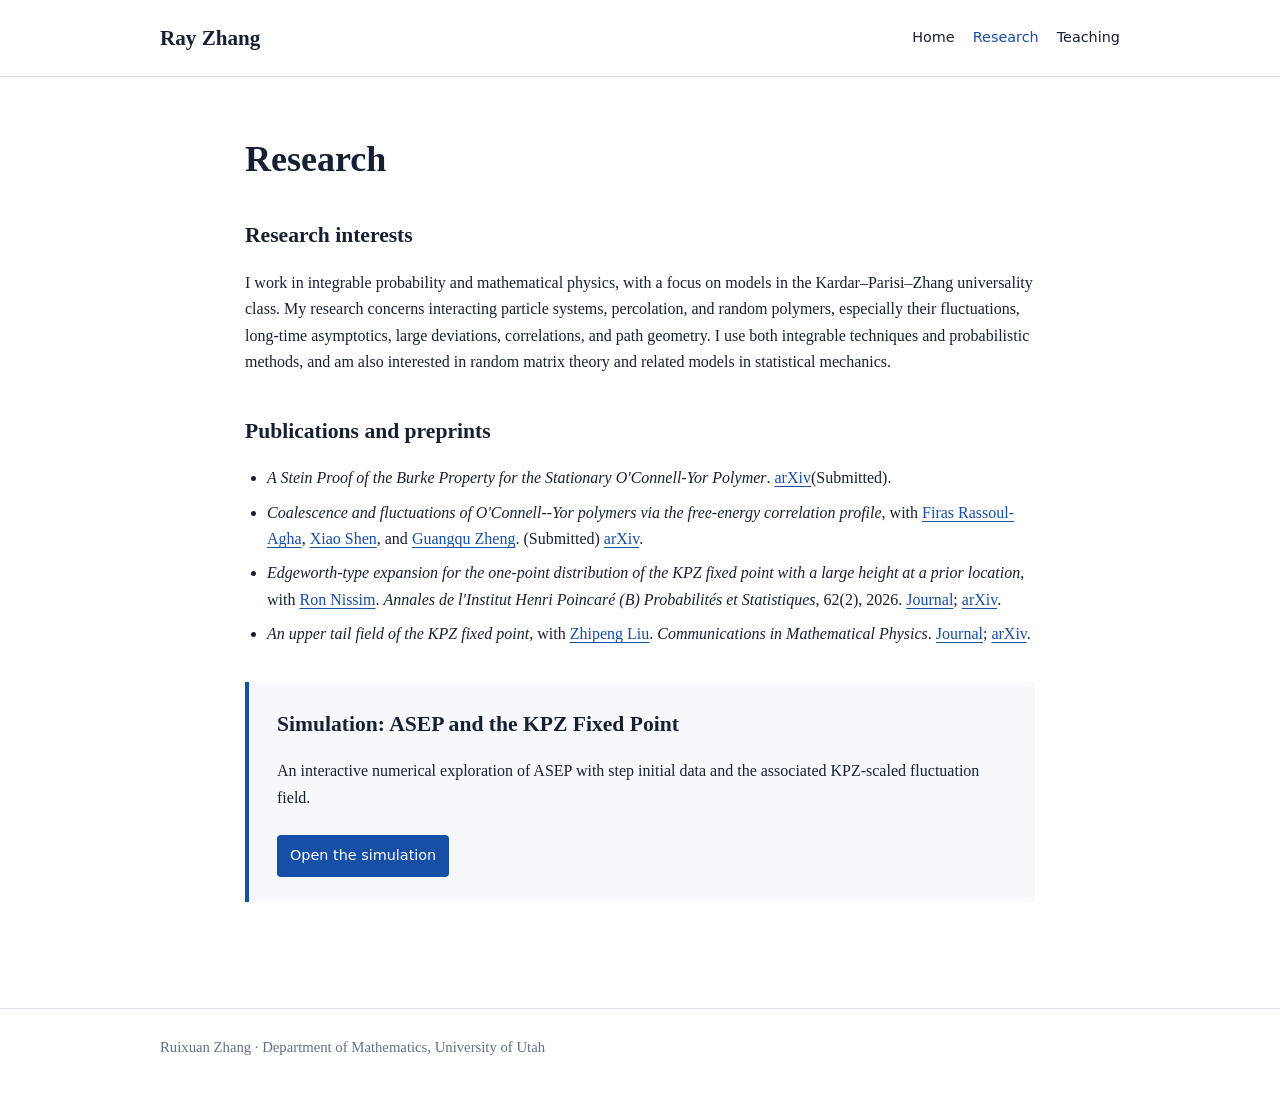
==== research.html @ 54b95d3f "Add arXiv link to publication entry Updated publication entry to include a link to arXiv." ====
<!doctype html>
<html lang="en">
<head>
  <meta charset="utf-8">
  <meta name="viewport" content="width=device-width,initial-scale=1">
  <title>Research · Ruixuan Zhang</title>
  <link rel="stylesheet" href="style.css?v=classic-20260902">
</head>
<body>
  <header><div class="wrap bar"><a class="name" href="index.html">Ray Zhang</a><nav><a href="index.html">Home</a><a aria-current="page" href="research.html">Research</a><a href="teaching.html">Teaching</a></nav></div></header>
  <main class="wrap section">
    <h1>Research</h1>
    <h2>Research interests</h2>
<p>
  I work in integrable probability and mathematical physics, with a focus on models in the Kardar–Parisi–Zhang universality class. My research concerns interacting particle systems, percolation, and random polymers, especially their fluctuations, long-time asymptotics, large deviations, correlations, and path geometry. I use both integrable techniques and probabilistic methods, and am also interested in random matrix theory and related models in statistical mechanics.</p>    
    <h2>Publications and preprints</h2>
    <ul>
      <li><em>A Stein Proof of the Burke Property for the Stationary O'Connell-Yor Polymer</em>. <a href="http://arxiv.org/abs/2609.18214">arXiv</a>(Submitted).</li>
      <li><em>Coalescence and fluctuations of O'Connell--Yor polymers via the free-energy correlation profile</em>, with <a href="https://www.math.utah.edu/~firas/">Firas Rassoul-Agha</a>, <a href="https://www.xshen.org/">Xiao Shen</a>, and <a href="https://sites.bu.edu/gzheng90/">Guangqu Zheng</a>. (Submitted) <a href="https://arxiv.org/abs/2609.02064">arXiv</a>.</li> 
      <li><em>Edgeworth-type expansion for the one-point distribution of the KPZ fixed point with a large height at a prior location</em>, with <a href="https://math.mit.edu/directory/profile.html?pid=2422">Ron Nissim</a>. <em>Annales de l'Institut Henri Poincaré (B) Probabilités et Statistiques</em>, 62(2), 2026. <a href="https://projecteuclid.org/journals/annales-de-linstitut-henri-poincare-probabilites-et-statistiques/volume-62/issue-2/Edgeworth-type-expansion-for-the-one-point-distribution-of-the/10.1214/24-AIHP1536.short">Journal</a>; <a href="https://arxiv.org/abs/2210.04999">arXiv</a>.</li>
      <li><em>An upper tail field of the KPZ fixed point</em>, with <a href="https://zhipengliumath.github.io/">Zhipeng Liu</a>. <em>Communications in Mathematical Physics</em>. <a href="https://link.springer.com/article/10.1007/s00220-025-05375-6">Journal</a>; <a href="https://arxiv.org/abs/2501.00932">arXiv</a>.</li>
    </ul>
    <section class="callout"><h2>Simulation: ASEP and the KPZ Fixed Point</h2><p>An interactive numerical exploration of ASEP with step initial data and the associated KPZ-scaled fluctuation field.</p><a class="button" href="simulation.html">Open the simulation</a></section>
  </main>
  <footer><div class="wrap">Ruixuan Zhang · Department of Mathematics, University of Utah</div></footer>
</body>
</html>
---- style.css ----
:root { --ink:#172033; --muted:#62708a; --line:#dce3ee; --accent:#174ea6; --paper:#fff; --wash:#f6f8fc; }
* { box-sizing:border-box; }
body { margin:0; color:var(--ink); background:var(--paper); font:16px/1.65 Georgia, 'Times New Roman', serif; }
a { color:var(--accent); text-decoration-thickness:1px; text-underline-offset:3px; }
.wrap { width:min(960px, calc(100% - 40px)); margin:auto; }
header { border-bottom:1px solid var(--line); background:#fff; }
.bar { min-height:76px; display:flex; align-items:center; justify-content:space-between; gap:24px; }
.name { color:var(--ink); text-decoration:none; font-size:1.32rem; font-weight:bold; }
nav { display:flex; flex-wrap:wrap; gap:18px; font-family:system-ui,sans-serif; font-size:.9rem; }
nav a { color:var(--ink); text-decoration:none; } nav a:hover, nav a[aria-current='page'] { color:var(--accent); }
main { padding:62px 0 72px; } h1 { font-size:2.25rem; line-height:1.15; margin:0 0 26px; } h2 { font-size:1.35rem; margin:38px 0 10px; } h3 { font-size:1.08rem; margin:25px 0 5px; }
.lead { max-width:760px; color:#34415a; font-size:1.13rem; } .section { max-width:790px; } ul { padding-left:22px; } li { margin:8px 0; }
.home-main { padding-top:54px; }
.home-grid { display:grid; grid-template-columns:minmax(0, 1fr) 320px; gap:48px; align-items:start; }
.home-copy { min-width:0; }
.profile-figure { margin:2px 0 0; width:100%; }
.profile-figure img { display:block; width:100%; height:auto; aspect-ratio:1; object-fit:cover; border:1px solid var(--line); }
.profile-figure figcaption { margin-top:8px; color:var(--muted); font-size:.86rem; font-style:italic; text-align:right; }
.callout { margin:34px 0; padding:25px 28px; background:var(--wash); border-left:4px solid var(--accent); max-width:790px; }.callout h2 { margin-top:0; }
.button { display:inline-block; margin-top:8px; padding:9px 13px; background:var(--accent); color:#fff; text-decoration:none; border-radius:4px; font-family:system-ui,sans-serif; font-size:.9rem; }
.cv { width:100%; height:900px; border:1px solid var(--line); } footer { border-top:1px solid var(--line); padding:26px 0 45px; color:var(--muted); font-size:.92rem; }
@media (max-width:760px) { .home-grid { grid-template-columns:1fr; gap:30px; } .profile-figure { width:min(100%, 380px); } }
@media (max-width:640px) { .bar { padding:16px 0; align-items:flex-start; flex-direction:column; gap:10px; } main { padding-top:42px; } h1 { font-size:1.9rem; } .cv { height:650px; } }
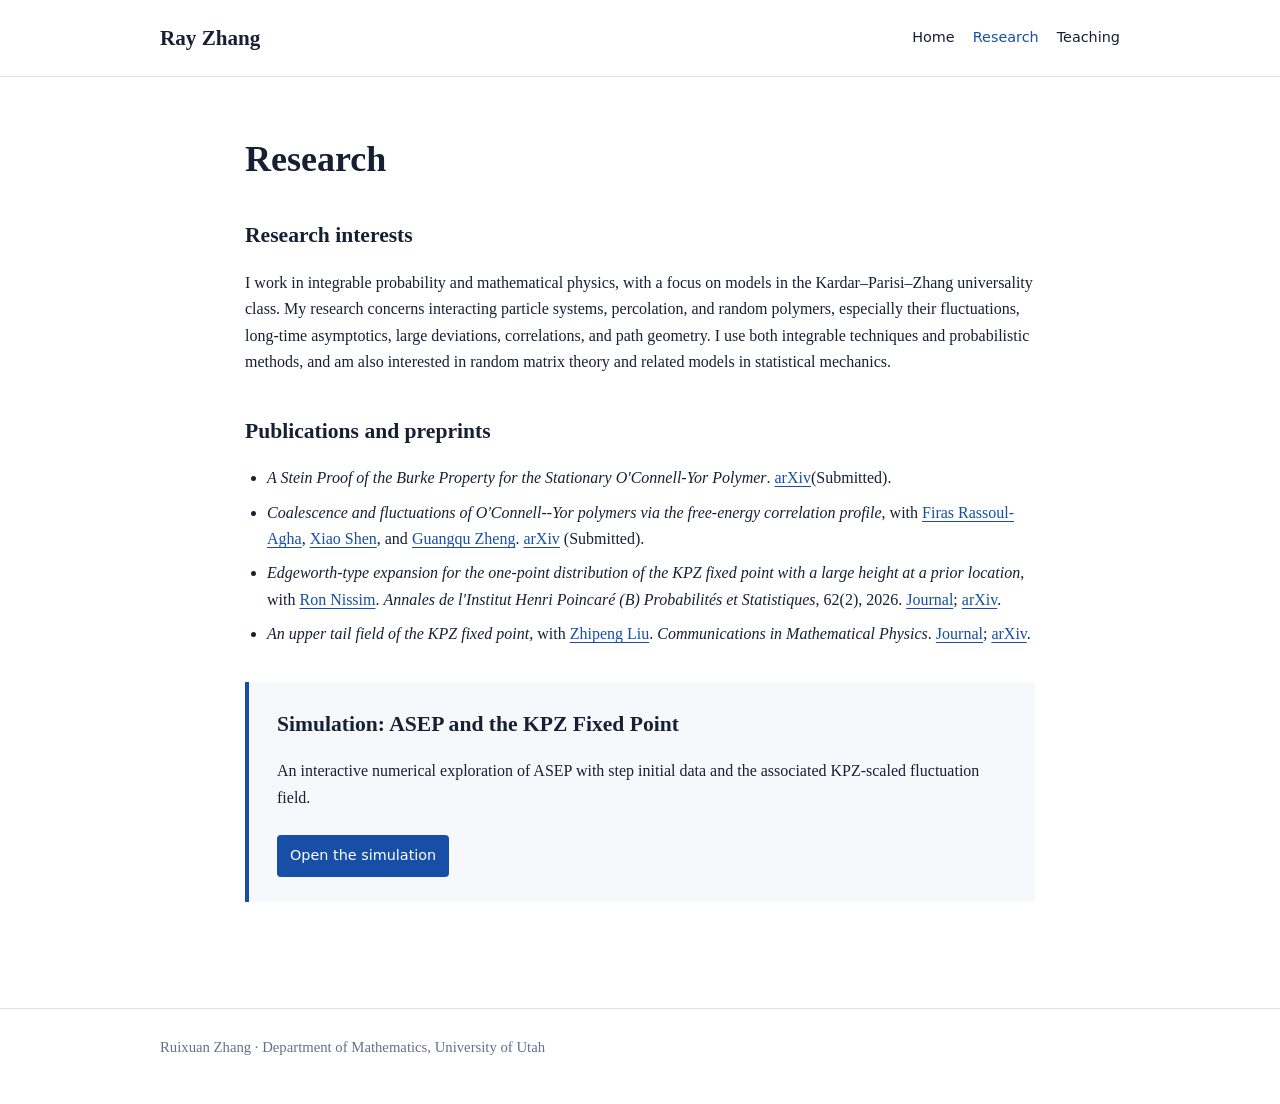
==== commit 673a55c6: "Fix publication entry formatting in research.html" ====
--- a/research.html
+++ b/research.html
@@ -16,7 +16,7 @@
     <h2>Publications and preprints</h2>
     <ul>
       <li><em>A Stein Proof of the Burke Property for the Stationary O'Connell-Yor Polymer</em>. <a href="http://arxiv.org/abs/2609.18214">arXiv</a>(Submitted).</li>
-      <li><em>Coalescence and fluctuations of O'Connell--Yor polymers via the free-energy correlation profile</em>, with <a href="https://www.math.utah.edu/~firas/">Firas Rassoul-Agha</a>, <a href="https://www.xshen.org/">Xiao Shen</a>, and <a href="https://sites.bu.edu/gzheng90/">Guangqu Zheng</a>. (Submitted) <a href="https://arxiv.org/abs/2609.02064">arXiv</a>.</li> 
+      <li><em>Coalescence and fluctuations of O'Connell--Yor polymers via the free-energy correlation profile</em>, with <a href="https://www.math.utah.edu/~firas/">Firas Rassoul-Agha</a>, <a href="https://www.xshen.org/">Xiao Shen</a>, and <a href="https://sites.bu.edu/gzheng90/">Guangqu Zheng</a>.  <a href="https://arxiv.org/abs/2609.02064">arXiv</a> (Submitted).</li> 
       <li><em>Edgeworth-type expansion for the one-point distribution of the KPZ fixed point with a large height at a prior location</em>, with <a href="https://math.mit.edu/directory/profile.html?pid=2422">Ron Nissim</a>. <em>Annales de l'Institut Henri Poincaré (B) Probabilités et Statistiques</em>, 62(2), 2026. <a href="https://projecteuclid.org/journals/annales-de-linstitut-henri-poincare-probabilites-et-statistiques/volume-62/issue-2/Edgeworth-type-expansion-for-the-one-point-distribution-of-the/10.1214/24-AIHP1536.short">Journal</a>; <a href="https://arxiv.org/abs/2210.04999">arXiv</a>.</li>
       <li><em>An upper tail field of the KPZ fixed point</em>, with <a href="https://zhipengliumath.github.io/">Zhipeng Liu</a>. <em>Communications in Mathematical Physics</em>. <a href="https://link.springer.com/article/10.1007/s00220-025-05375-6">Journal</a>; <a href="https://arxiv.org/abs/2501.00932">arXiv</a>.</li>
     </ul>
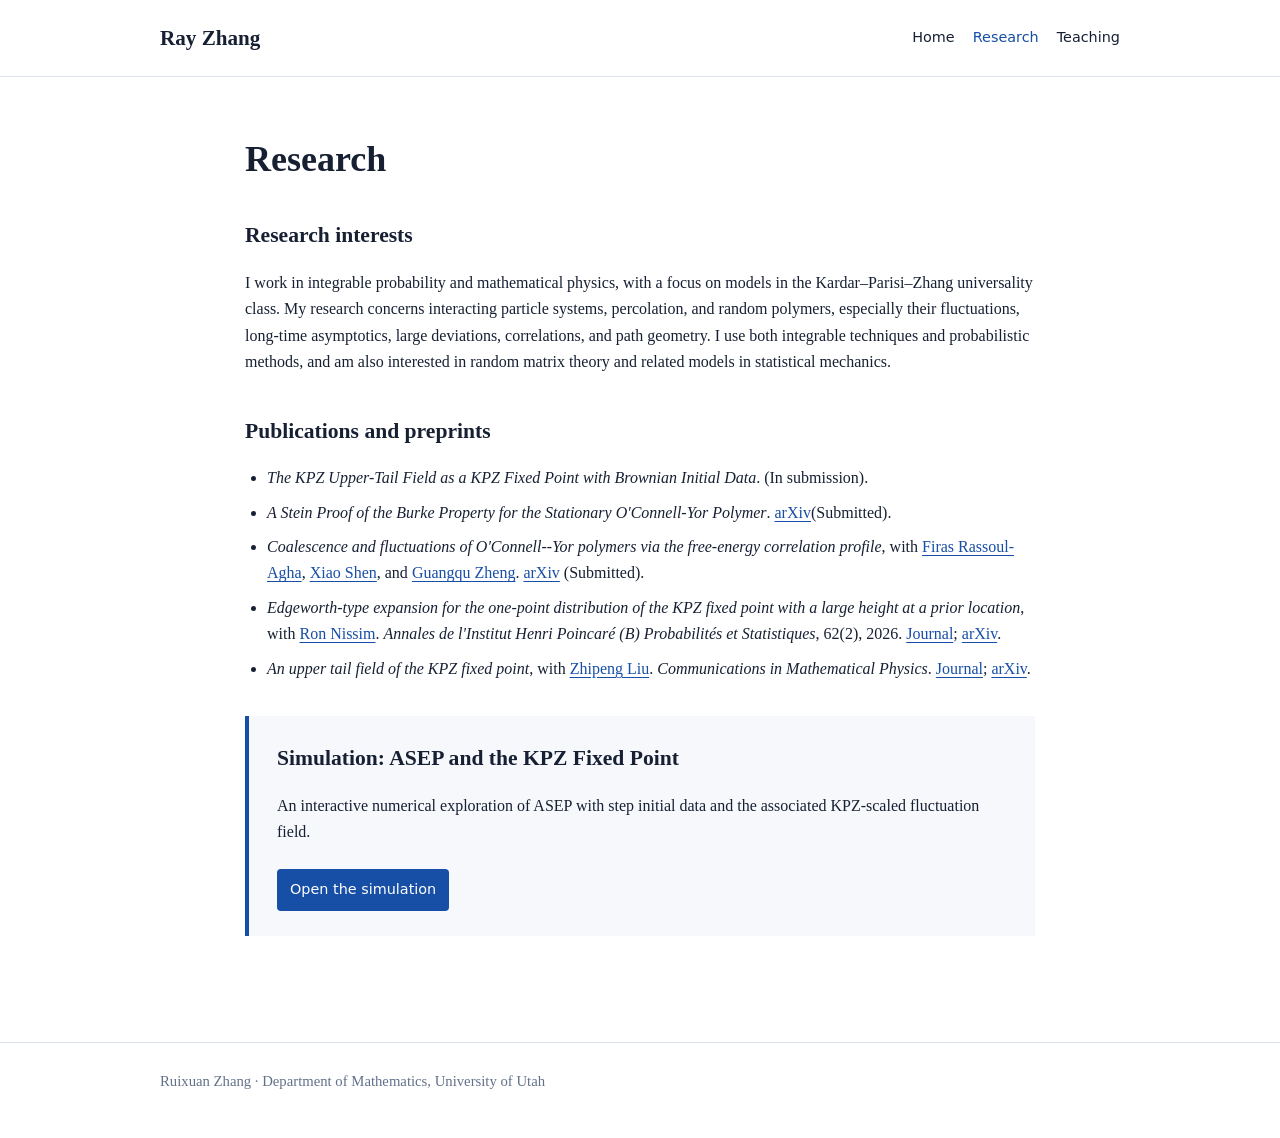
==== commit 8eaa5f6d: "Add new publication on KPZ Upper-Tail Field Added a new publication entry regarding the KPZ Upper-Ta" ====
--- a/research.html
+++ b/research.html
@@ -15,6 +15,7 @@
   I work in integrable probability and mathematical physics, with a focus on models in the Kardar–Parisi–Zhang universality class. My research concerns interacting particle systems, percolation, and random polymers, especially their fluctuations, long-time asymptotics, large deviations, correlations, and path geometry. I use both integrable techniques and probabilistic methods, and am also interested in random matrix theory and related models in statistical mechanics.</p>    
     <h2>Publications and preprints</h2>
     <ul>
+      <li><em>The KPZ Upper-Tail Field as a KPZ Fixed Point with Brownian Initial Data</em>. (In submission).</li>
       <li><em>A Stein Proof of the Burke Property for the Stationary O'Connell-Yor Polymer</em>. <a href="http://arxiv.org/abs/2609.18214">arXiv</a>(Submitted).</li>
       <li><em>Coalescence and fluctuations of O'Connell--Yor polymers via the free-energy correlation profile</em>, with <a href="https://www.math.utah.edu/~firas/">Firas Rassoul-Agha</a>, <a href="https://www.xshen.org/">Xiao Shen</a>, and <a href="https://sites.bu.edu/gzheng90/">Guangqu Zheng</a>.  <a href="https://arxiv.org/abs/2609.02064">arXiv</a> (Submitted).</li> 
       <li><em>Edgeworth-type expansion for the one-point distribution of the KPZ fixed point with a large height at a prior location</em>, with <a href="https://math.mit.edu/directory/profile.html?pid=2422">Ron Nissim</a>. <em>Annales de l'Institut Henri Poincaré (B) Probabilités et Statistiques</em>, 62(2), 2026. <a href="https://projecteuclid.org/journals/annales-de-linstitut-henri-poincare-probabilites-et-statistiques/volume-62/issue-2/Edgeworth-type-expansion-for-the-one-point-distribution-of-the/10.1214/24-AIHP1536.short">Journal</a>; <a href="https://arxiv.org/abs/2210.04999">arXiv</a>.</li>
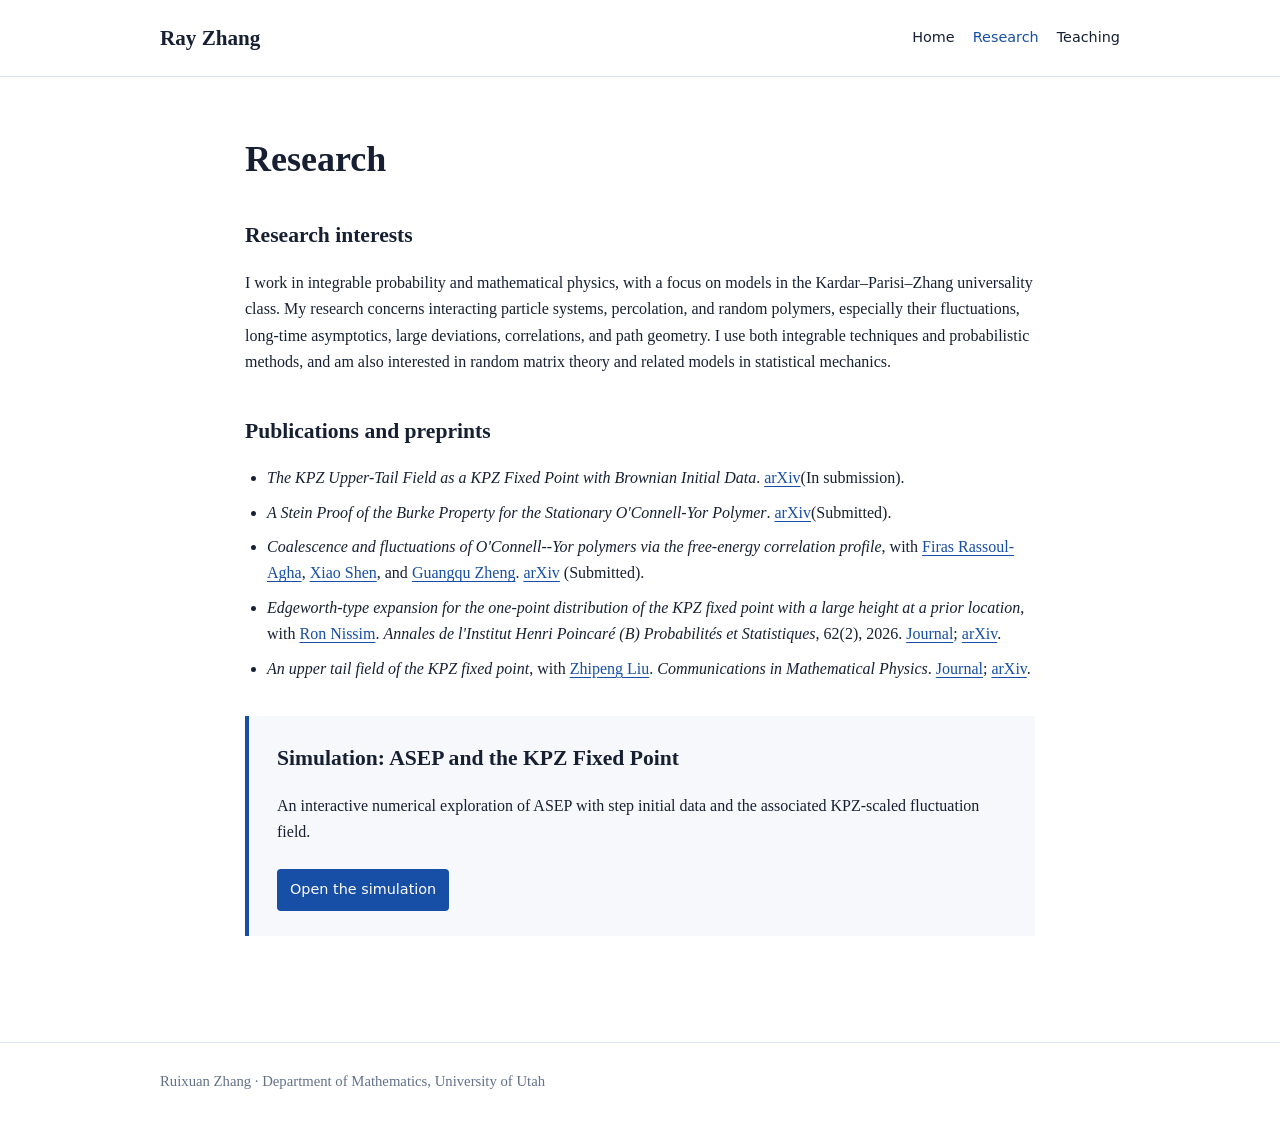
==== commit fec7b61f: "Update publication entry with arXiv link Added a link to the arXiv submission for the KPZ Upper-Tail" ====
--- a/research.html
+++ b/research.html
@@ -15,7 +15,7 @@
   I work in integrable probability and mathematical physics, with a focus on models in the Kardar–Parisi–Zhang universality class. My research concerns interacting particle systems, percolation, and random polymers, especially their fluctuations, long-time asymptotics, large deviations, correlations, and path geometry. I use both integrable techniques and probabilistic methods, and am also interested in random matrix theory and related models in statistical mechanics.</p>    
     <h2>Publications and preprints</h2>
     <ul>
-      <li><em>The KPZ Upper-Tail Field as a KPZ Fixed Point with Brownian Initial Data</em>. (In submission).</li>
+      <li><em>The KPZ Upper-Tail Field as a KPZ Fixed Point with Brownian Initial Data</em>. <a href="https://arxiv.org/abs/2609.26424">arXiv</a>(In submission).</li>
       <li><em>A Stein Proof of the Burke Property for the Stationary O'Connell-Yor Polymer</em>. <a href="http://arxiv.org/abs/2609.18214">arXiv</a>(Submitted).</li>
       <li><em>Coalescence and fluctuations of O'Connell--Yor polymers via the free-energy correlation profile</em>, with <a href="https://www.math.utah.edu/~firas/">Firas Rassoul-Agha</a>, <a href="https://www.xshen.org/">Xiao Shen</a>, and <a href="https://sites.bu.edu/gzheng90/">Guangqu Zheng</a>.  <a href="https://arxiv.org/abs/2609.02064">arXiv</a> (Submitted).</li> 
       <li><em>Edgeworth-type expansion for the one-point distribution of the KPZ fixed point with a large height at a prior location</em>, with <a href="https://math.mit.edu/directory/profile.html?pid=2422">Ron Nissim</a>. <em>Annales de l'Institut Henri Poincaré (B) Probabilités et Statistiques</em>, 62(2), 2026. <a href="https://projecteuclid.org/journals/annales-de-linstitut-henri-poincare-probabilites-et-statistiques/volume-62/issue-2/Edgeworth-type-expansion-for-the-one-point-distribution-of-the/10.1214/24-AIHP1536.short">Journal</a>; <a href="https://arxiv.org/abs/2210.04999">arXiv</a>.</li>
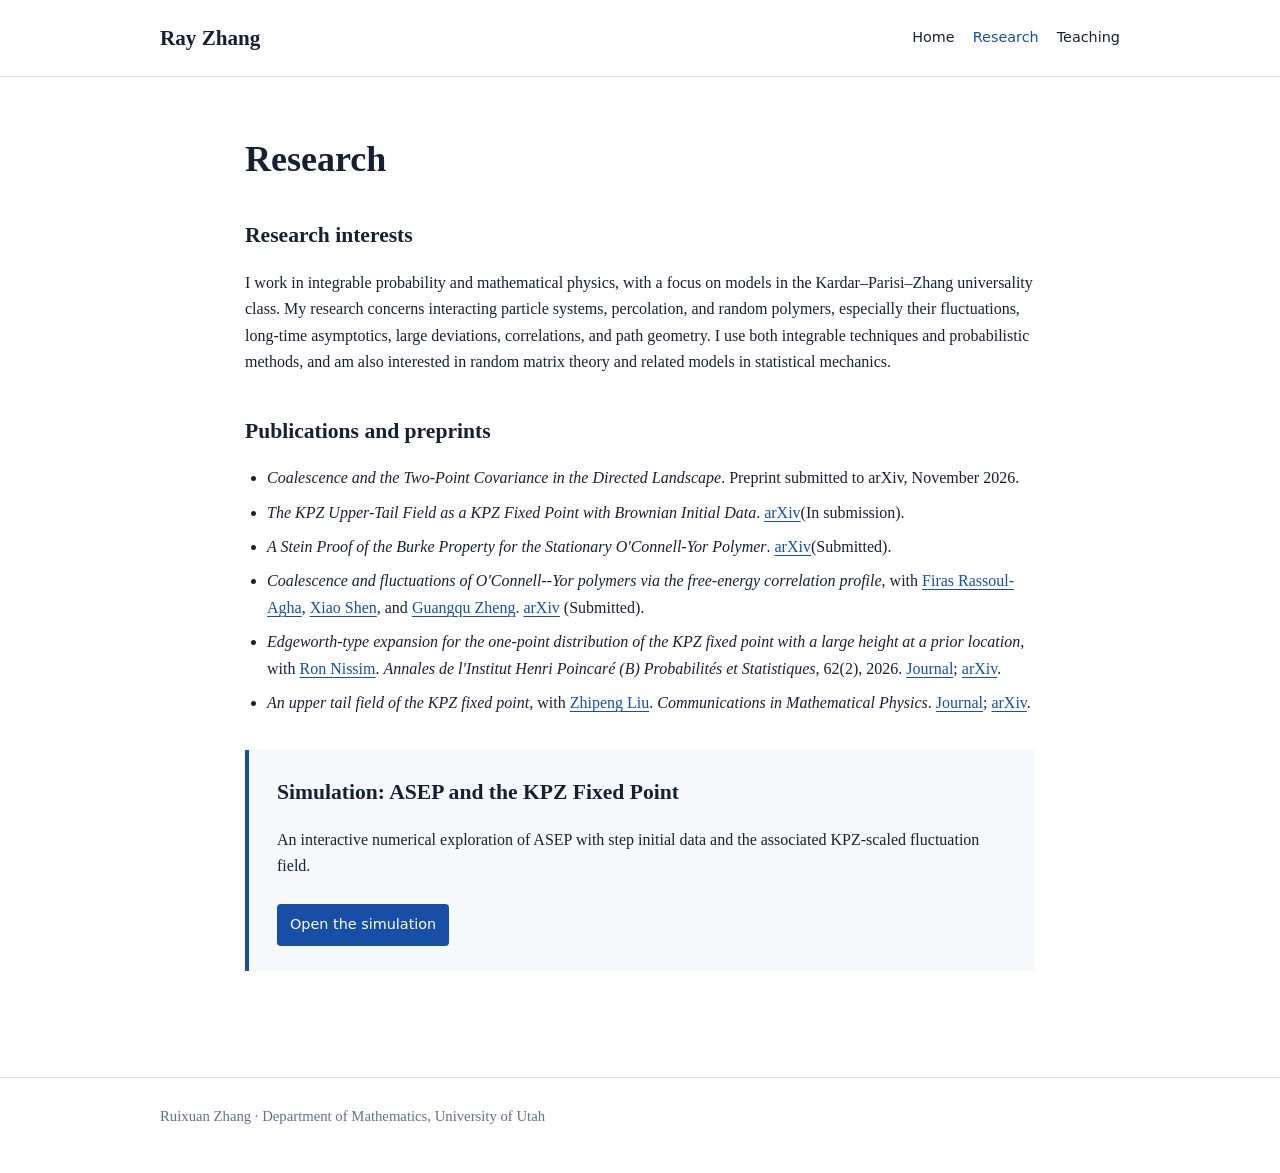
==== commit 243c1501: "Add directed landscape preprint to research page and CV" ====
--- a/research.html
+++ b/research.html
@@ -15,6 +15,7 @@
   I work in integrable probability and mathematical physics, with a focus on models in the Kardar–Parisi–Zhang universality class. My research concerns interacting particle systems, percolation, and random polymers, especially their fluctuations, long-time asymptotics, large deviations, correlations, and path geometry. I use both integrable techniques and probabilistic methods, and am also interested in random matrix theory and related models in statistical mechanics.</p>    
     <h2>Publications and preprints</h2>
     <ul>
+      <li><em>Coalescence and the Two-Point Covariance in the Directed Landscape</em>. Preprint submitted to arXiv, November 2026.</li>
       <li><em>The KPZ Upper-Tail Field as a KPZ Fixed Point with Brownian Initial Data</em>. <a href="https://arxiv.org/abs/2609.26424">arXiv</a>(In submission).</li>
       <li><em>A Stein Proof of the Burke Property for the Stationary O'Connell-Yor Polymer</em>. <a href="http://arxiv.org/abs/2609.18214">arXiv</a>(Submitted).</li>
       <li><em>Coalescence and fluctuations of O'Connell--Yor polymers via the free-energy correlation profile</em>, with <a href="https://www.math.utah.edu/~firas/">Firas Rassoul-Agha</a>, <a href="https://www.xshen.org/">Xiao Shen</a>, and <a href="https://sites.bu.edu/gzheng90/">Guangqu Zheng</a>.  <a href="https://arxiv.org/abs/2609.02064">arXiv</a> (Submitted).</li> 
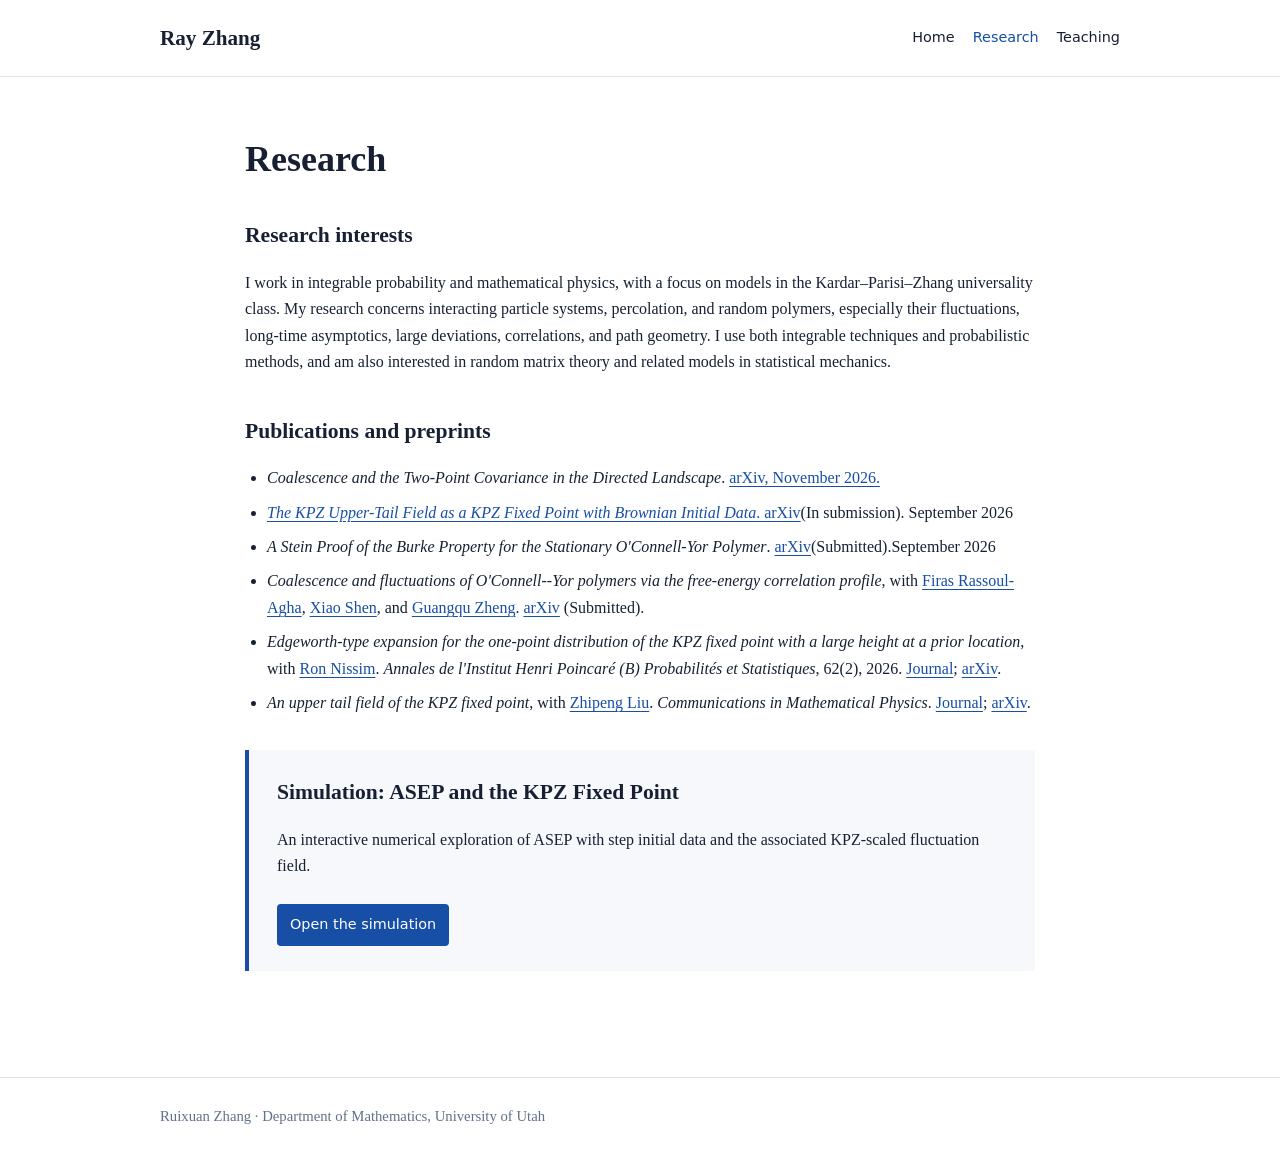
==== commit 690c13b1: "Revise publication list in research.html Updated publication entries with correct links and dates." ====
--- a/research.html
+++ b/research.html
@@ -15,9 +15,9 @@
   I work in integrable probability and mathematical physics, with a focus on models in the Kardar–Parisi–Zhang universality class. My research concerns interacting particle systems, percolation, and random polymers, especially their fluctuations, long-time asymptotics, large deviations, correlations, and path geometry. I use both integrable techniques and probabilistic methods, and am also interested in random matrix theory and related models in statistical mechanics.</p>    
     <h2>Publications and preprints</h2>
     <ul>
-      <li><em>Coalescence and the Two-Point Covariance in the Directed Landscape</em>. Preprint submitted to arXiv, November 2026.</li>
-      <li><em>The KPZ Upper-Tail Field as a KPZ Fixed Point with Brownian Initial Data</em>. <a href="https://arxiv.org/abs/2609.26424">arXiv</a>(In submission).</li>
-      <li><em>A Stein Proof of the Burke Property for the Stationary O'Connell-Yor Polymer</em>. <a href="http://arxiv.org/abs/2609.18214">arXiv</a>(Submitted).</li>
+      <li><em>Coalescence and the Two-Point Covariance in the Directed Landscape</em>. <a href="https://arxiv.org/abs/2611.30085"> arXiv, November 2026.</li>
+      <li><em>The KPZ Upper-Tail Field as a KPZ Fixed Point with Brownian Initial Data</em>. <a href="https://arxiv.org/abs/2609.26424">arXiv</a>(In submission). September 2026</li>
+      <li><em>A Stein Proof of the Burke Property for the Stationary O'Connell-Yor Polymer</em>. <a href="http://arxiv.org/abs/2609.18214">arXiv</a>(Submitted).September 2026</li>
       <li><em>Coalescence and fluctuations of O'Connell--Yor polymers via the free-energy correlation profile</em>, with <a href="https://www.math.utah.edu/~firas/">Firas Rassoul-Agha</a>, <a href="https://www.xshen.org/">Xiao Shen</a>, and <a href="https://sites.bu.edu/gzheng90/">Guangqu Zheng</a>.  <a href="https://arxiv.org/abs/2609.02064">arXiv</a> (Submitted).</li> 
       <li><em>Edgeworth-type expansion for the one-point distribution of the KPZ fixed point with a large height at a prior location</em>, with <a href="https://math.mit.edu/directory/profile.html?pid=2422">Ron Nissim</a>. <em>Annales de l'Institut Henri Poincaré (B) Probabilités et Statistiques</em>, 62(2), 2026. <a href="https://projecteuclid.org/journals/annales-de-linstitut-henri-poincare-probabilites-et-statistiques/volume-62/issue-2/Edgeworth-type-expansion-for-the-one-point-distribution-of-the/10.1214/24-AIHP1536.short">Journal</a>; <a href="https://arxiv.org/abs/2210.04999">arXiv</a>.</li>
       <li><em>An upper tail field of the KPZ fixed point</em>, with <a href="https://zhipengliumath.github.io/">Zhipeng Liu</a>. <em>Communications in Mathematical Physics</em>. <a href="https://link.springer.com/article/10.1007/s00220-025-05375-6">Journal</a>; <a href="https://arxiv.org/abs/2501.00932">arXiv</a>.</li>
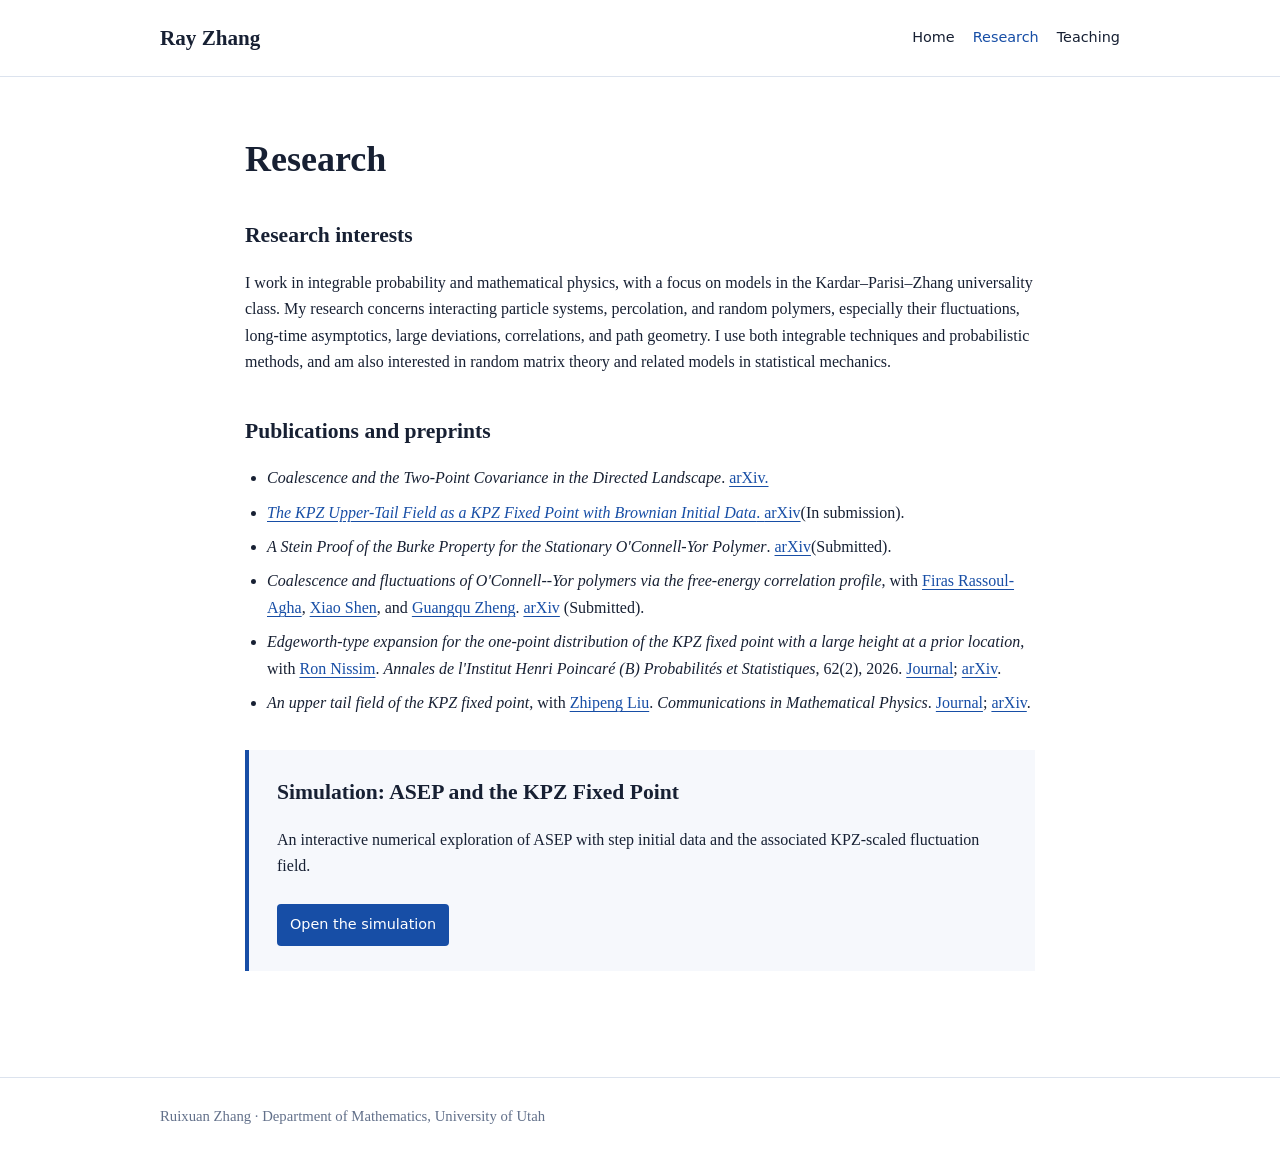
==== commit 2d911294: "Update publication entries in research.html" ====
--- a/research.html
+++ b/research.html
@@ -15,9 +15,9 @@
   I work in integrable probability and mathematical physics, with a focus on models in the Kardar–Parisi–Zhang universality class. My research concerns interacting particle systems, percolation, and random polymers, especially their fluctuations, long-time asymptotics, large deviations, correlations, and path geometry. I use both integrable techniques and probabilistic methods, and am also interested in random matrix theory and related models in statistical mechanics.</p>    
     <h2>Publications and preprints</h2>
     <ul>
-      <li><em>Coalescence and the Two-Point Covariance in the Directed Landscape</em>. <a href="https://arxiv.org/abs/2611.30085"> arXiv, November 2026.</li>
-      <li><em>The KPZ Upper-Tail Field as a KPZ Fixed Point with Brownian Initial Data</em>. <a href="https://arxiv.org/abs/2609.26424">arXiv</a>(In submission). September 2026</li>
-      <li><em>A Stein Proof of the Burke Property for the Stationary O'Connell-Yor Polymer</em>. <a href="http://arxiv.org/abs/2609.18214">arXiv</a>(Submitted).September 2026</li>
+      <li><em>Coalescence and the Two-Point Covariance in the Directed Landscape</em>. <a href="https://arxiv.org/abs/2611.30085"> arXiv.</li>
+      <li><em>The KPZ Upper-Tail Field as a KPZ Fixed Point with Brownian Initial Data</em>. <a href="https://arxiv.org/abs/2609.26424">arXiv</a>(In submission). </li>
+      <li><em>A Stein Proof of the Burke Property for the Stationary O'Connell-Yor Polymer</em>. <a href="http://arxiv.org/abs/2609.18214">arXiv</a>(Submitted). </li>
       <li><em>Coalescence and fluctuations of O'Connell--Yor polymers via the free-energy correlation profile</em>, with <a href="https://www.math.utah.edu/~firas/">Firas Rassoul-Agha</a>, <a href="https://www.xshen.org/">Xiao Shen</a>, and <a href="https://sites.bu.edu/gzheng90/">Guangqu Zheng</a>.  <a href="https://arxiv.org/abs/2609.02064">arXiv</a> (Submitted).</li> 
       <li><em>Edgeworth-type expansion for the one-point distribution of the KPZ fixed point with a large height at a prior location</em>, with <a href="https://math.mit.edu/directory/profile.html?pid=2422">Ron Nissim</a>. <em>Annales de l'Institut Henri Poincaré (B) Probabilités et Statistiques</em>, 62(2), 2026. <a href="https://projecteuclid.org/journals/annales-de-linstitut-henri-poincare-probabilites-et-statistiques/volume-62/issue-2/Edgeworth-type-expansion-for-the-one-point-distribution-of-the/10.1214/24-AIHP1536.short">Journal</a>; <a href="https://arxiv.org/abs/2210.04999">arXiv</a>.</li>
       <li><em>An upper tail field of the KPZ fixed point</em>, with <a href="https://zhipengliumath.github.io/">Zhipeng Liu</a>. <em>Communications in Mathematical Physics</em>. <a href="https://link.springer.com/article/10.1007/s00220-025-05375-6">Journal</a>; <a href="https://arxiv.org/abs/2501.00932">arXiv</a>.</li>
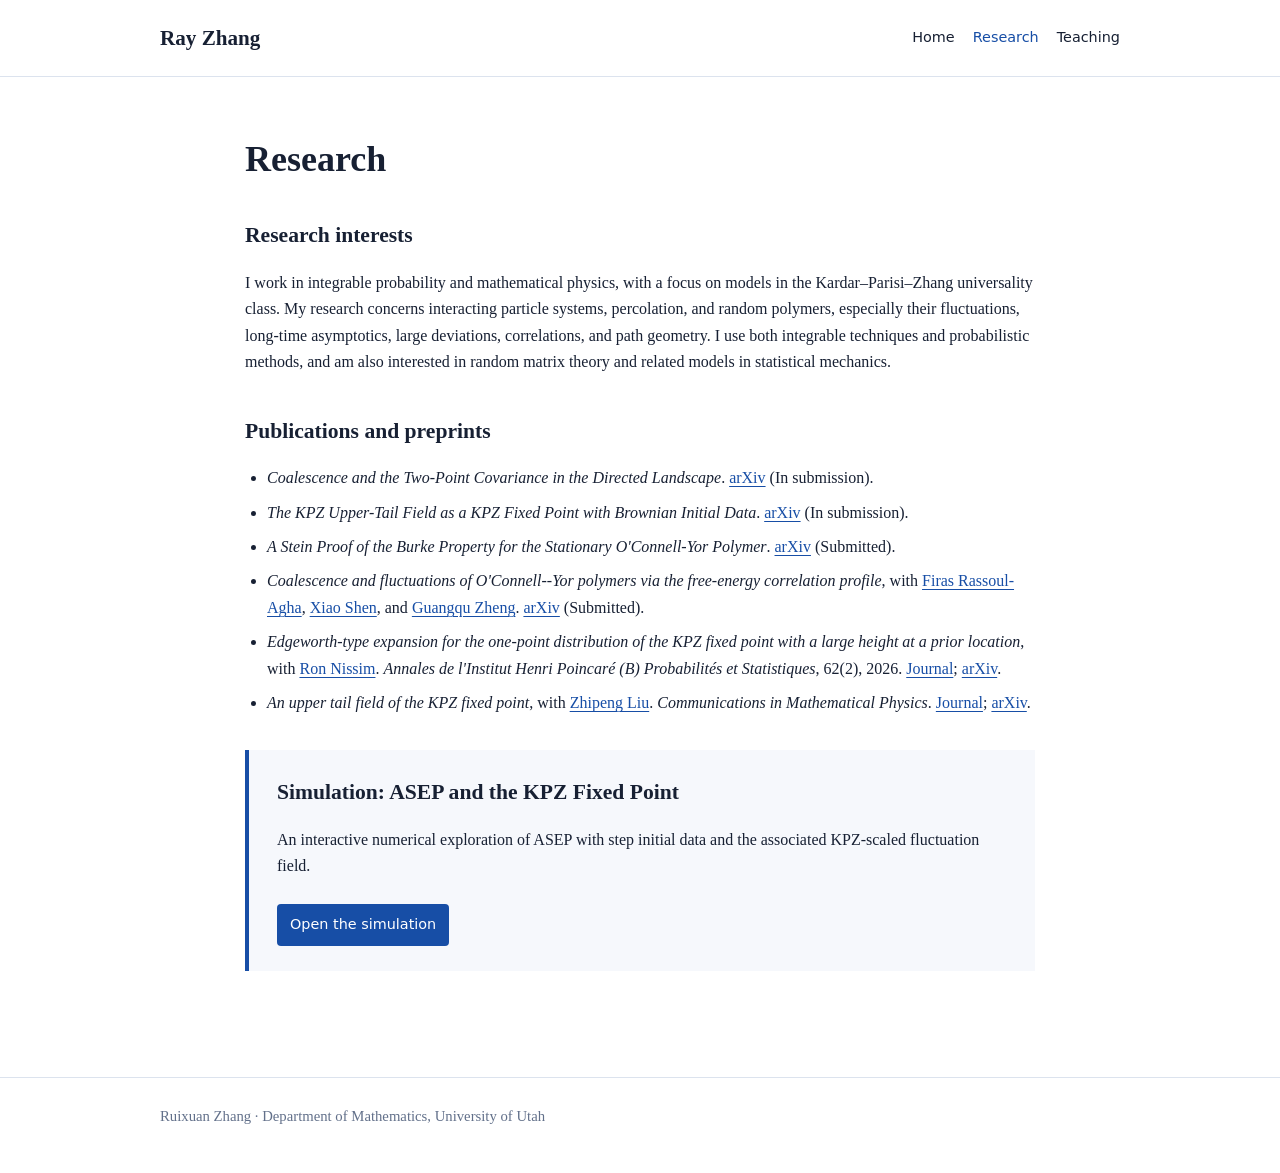
==== commit 451eb673: "Update research.html" ====
--- a/research.html
+++ b/research.html
@@ -15,9 +15,9 @@
   I work in integrable probability and mathematical physics, with a focus on models in the Kardar–Parisi–Zhang universality class. My research concerns interacting particle systems, percolation, and random polymers, especially their fluctuations, long-time asymptotics, large deviations, correlations, and path geometry. I use both integrable techniques and probabilistic methods, and am also interested in random matrix theory and related models in statistical mechanics.</p>    
     <h2>Publications and preprints</h2>
     <ul>
-      <li><em>Coalescence and the Two-Point Covariance in the Directed Landscape</em>. <a href="https://arxiv.org/abs/2611.30085"> arXiv.</li>
-      <li><em>The KPZ Upper-Tail Field as a KPZ Fixed Point with Brownian Initial Data</em>. <a href="https://arxiv.org/abs/2609.26424">arXiv</a>(In submission). </li>
-      <li><em>A Stein Proof of the Burke Property for the Stationary O'Connell-Yor Polymer</em>. <a href="http://arxiv.org/abs/2609.18214">arXiv</a>(Submitted). </li>
+      <li><em>Coalescence and the Two-Point Covariance in the Directed Landscape</em>. <a href="https://arxiv.org/abs/2611.30085"> arXiv</a> (In submission).</li>
+      <li><em>The KPZ Upper-Tail Field as a KPZ Fixed Point with Brownian Initial Data</em>. <a href="https://arxiv.org/abs/2609.26424">arXiv</a> (In submission). </li>
+      <li><em>A Stein Proof of the Burke Property for the Stationary O'Connell-Yor Polymer</em>. <a href="http://arxiv.org/abs/2609.18214">arXiv</a> (Submitted). </li>
       <li><em>Coalescence and fluctuations of O'Connell--Yor polymers via the free-energy correlation profile</em>, with <a href="https://www.math.utah.edu/~firas/">Firas Rassoul-Agha</a>, <a href="https://www.xshen.org/">Xiao Shen</a>, and <a href="https://sites.bu.edu/gzheng90/">Guangqu Zheng</a>.  <a href="https://arxiv.org/abs/2609.02064">arXiv</a> (Submitted).</li> 
       <li><em>Edgeworth-type expansion for the one-point distribution of the KPZ fixed point with a large height at a prior location</em>, with <a href="https://math.mit.edu/directory/profile.html?pid=2422">Ron Nissim</a>. <em>Annales de l'Institut Henri Poincaré (B) Probabilités et Statistiques</em>, 62(2), 2026. <a href="https://projecteuclid.org/journals/annales-de-linstitut-henri-poincare-probabilites-et-statistiques/volume-62/issue-2/Edgeworth-type-expansion-for-the-one-point-distribution-of-the/10.1214/24-AIHP1536.short">Journal</a>; <a href="https://arxiv.org/abs/2210.04999">arXiv</a>.</li>
       <li><em>An upper tail field of the KPZ fixed point</em>, with <a href="https://zhipengliumath.github.io/">Zhipeng Liu</a>. <em>Communications in Mathematical Physics</em>. <a href="https://link.springer.com/article/10.1007/s00220-025-05375-6">Journal</a>; <a href="https://arxiv.org/abs/2501.00932">arXiv</a>.</li>
